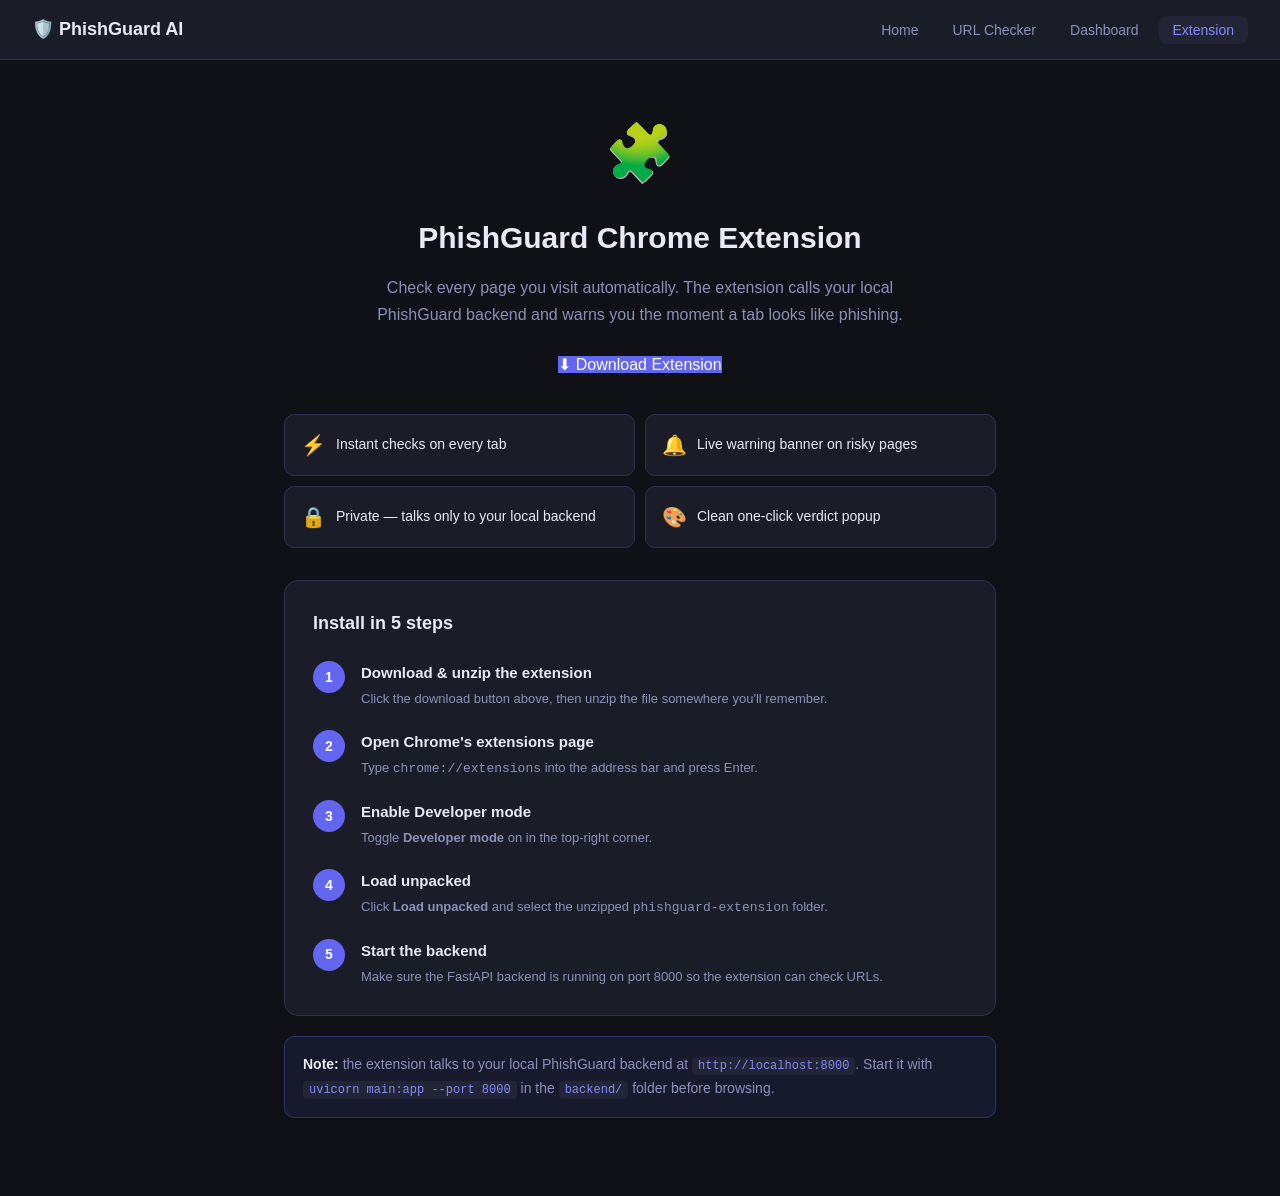
==== frontend/extension.html @ c5737d01 "Initial commit: PhishGuard AI — phishing URL detection system Calibrated XGBoost model (v3.5) + Fast" ====
<!DOCTYPE html>
<html lang="en">
<head>
  <meta charset="utf-8">
  <meta name="viewport" content="width=device-width, initial-scale=1">
  <title>Chrome Extension — PhishGuard AI</title>
  <link rel="stylesheet" href="css/styles.css">
</head>
<body class="page-extension">
  <nav class="navbar">
    <a class="navbar-logo" href="index.html">🛡️ PhishGuard AI</a>
    <ul class="navbar-links">
      <li><a class="navbar-link" href="index.html">Home</a></li>
      <li><a class="navbar-link" href="url-checker.html">URL Checker</a></li>
      <li><a class="navbar-link" href="dashboard.html">Dashboard</a></li>
      <li><a class="navbar-link active" href="extension.html">Extension</a></li>
    </ul>
  </nav>

  <main class="main">
    <section class="hero">
      <div class="extIcon">🧩</div>
      <h1>PhishGuard Chrome Extension</h1>
      <p>Check every page you visit automatically. The extension calls your local
         PhishGuard backend and warns you the moment a tab looks like phishing.</p>
      <div style="margin-top:24px">
        <a class="btn-primary" href="phishguard-extension.zip" download>⬇ Download Extension</a>
      </div>
    </section>

    <section class="featGrid">
      <div class="featCard"><span class="featIcon">⚡</span><span>Instant checks on every tab</span></div>
      <div class="featCard"><span class="featIcon">🔔</span><span>Live warning banner on risky pages</span></div>
      <div class="featCard"><span class="featIcon">🔒</span><span>Private — talks only to your local backend</span></div>
      <div class="featCard"><span class="featIcon">🎨</span><span>Clean one-click verdict popup</span></div>
    </section>

    <section class="stepsCard">
      <h2>Install in 5 steps</h2>
      <div class="steps">
        <div class="step">
          <div class="stepNum">1</div>
          <div>
            <div class="stepTitle">Download &amp; unzip the extension</div>
            <div class="stepDesc">Click the download button above, then unzip the file somewhere you'll remember.</div>
          </div>
        </div>
        <div class="step">
          <div class="stepNum">2</div>
          <div>
            <div class="stepTitle">Open Chrome's extensions page</div>
            <div class="stepDesc">Type <code>chrome://extensions</code> into the address bar and press Enter.</div>
          </div>
        </div>
        <div class="step">
          <div class="stepNum">3</div>
          <div>
            <div class="stepTitle">Enable Developer mode</div>
            <div class="stepDesc">Toggle <strong>Developer mode</strong> on in the top-right corner.</div>
          </div>
        </div>
        <div class="step">
          <div class="stepNum">4</div>
          <div>
            <div class="stepTitle">Load unpacked</div>
            <div class="stepDesc">Click <strong>Load unpacked</strong> and select the unzipped <code>phishguard-extension</code> folder.</div>
          </div>
        </div>
        <div class="step">
          <div class="stepNum">5</div>
          <div>
            <div class="stepTitle">Start the backend</div>
            <div class="stepDesc">Make sure the FastAPI backend is running on port 8000 so the extension can check URLs.</div>
          </div>
        </div>
      </div>
    </section>

    <div class="noteCard">
      <strong>Note:</strong> the extension talks to your local PhishGuard backend at
      <code>http://localhost:8000</code>. Start it with
      <code>uvicorn main:app --port 8000</code> in the <code>backend/</code> folder before browsing.
    </div>
  </main>
</body>
</html>
---- frontend/css/styles.css ----
/* ============================================================================
   PhishGuard AI — vanilla stylesheet
   Merged from the former Next.js globals.css + all CSS-module files.
   Page-specific rules are scoped by a <body> class (.page-home, .page-checker,
   .page-dashboard, .page-extension) so short class names like .main / .hero
   never collide. Shared components use unique prefixes (navbar-*, rc-*).
   ============================================================================ */

/* ---------- Base / reset ---------- */
*, *::before, *::after { box-sizing: border-box; margin: 0; padding: 0; }

/* Visually-hidden but screen-reader-available (accessible <label> text). */
.sr-only {
  position: absolute;
  width: 1px; height: 1px;
  padding: 0; margin: -1px;
  overflow: hidden;
  clip: rect(0, 0, 0, 0);
  white-space: nowrap;
  border: 0;
}

:root {
  --bg: #0f1117;
  --surface: #1a1d27;
  --surface2: #222535;
  --border: #2e3150;
  --text: #e8eaf6;
  --muted: #8b90b8;
  --accent: #6366f1;
  --accent-light: #818cf8;
  --danger: #ef4444;
  --warn: #f59e0b;
  --safe: #22c55e;
  --radius: 10px;
}

body {
  background: var(--bg);
  color: var(--text);
  font-family: -apple-system, BlinkMacSystemFont, "Segoe UI", sans-serif;
  font-size: 16px;
  line-height: 1.6;
}

a { color: var(--accent-light); text-decoration: none; }
a:hover { text-decoration: underline; }

input, textarea, select {
  background: var(--surface2);
  border: 1px solid var(--border);
  border-radius: var(--radius);
  color: var(--text);
  font-size: 15px;
  padding: 10px 14px;
  width: 100%;
  outline: none;
  transition: border-color 0.15s;
}
input:focus, textarea:focus { border-color: var(--accent); }

button {
  cursor: pointer;
  border: none;
  border-radius: var(--radius);
  font-size: 15px;
  font-weight: 600;
  padding: 10px 22px;
  transition: opacity 0.15s, transform 0.1s;
}
button:hover { opacity: 0.88; }
button:active { transform: scale(0.98); }
button:disabled { opacity: 0.45; cursor: not-allowed; }

.btn-primary   { background: var(--accent); color: #fff; }
.btn-secondary { background: var(--surface2); color: var(--text); border: 1px solid var(--border); }

.card {
  background: var(--surface);
  border: 1px solid var(--border);
  border-radius: 14px;
  padding: 24px;
}

.badge {
  display: inline-block;
  font-size: 12px;
  font-weight: 700;
  padding: 3px 10px;
  border-radius: 20px;
  letter-spacing: 0.04em;
}
.badge-phishing   { background: rgba(239,68,68,0.18);  color: #f87171; border: 1px solid rgba(239,68,68,0.35); }
.badge-suspicious { background: rgba(245,158,11,0.18); color: #fbbf24; border: 1px solid rgba(245,158,11,0.35); }
.badge-safe       { background: rgba(34,197,94,0.15);  color: #4ade80; border: 1px solid rgba(34,197,94,0.30); }

@keyframes fadeIn { from { opacity: 0; transform: translateY(8px); } to { opacity: 1; transform: translateY(0); } }

/* ---------- Navbar (all pages) ---------- */
.navbar {
  display: flex;
  align-items: center;
  justify-content: space-between;
  padding: 0 32px;
  height: 60px;
  background: var(--surface);
  border-bottom: 1px solid var(--border);
  position: sticky;
  top: 0;
  z-index: 100;
}
.navbar-logo { font-size: 18px; font-weight: 700; color: var(--text); text-decoration: none; }
.navbar-links { display: flex; list-style: none; gap: 6px; }
.navbar-link {
  color: var(--muted);
  font-size: 14px;
  font-weight: 500;
  padding: 6px 14px;
  border-radius: 8px;
  transition: background 0.15s, color 0.15s;
  text-decoration: none;
}
.navbar-link:hover  { background: var(--surface2); color: var(--text); text-decoration: none; }
.navbar-link.active { background: var(--surface2); color: var(--accent-light); }

/* ---------- Result card (URL checker) ---------- */
.rc-card {
  background: var(--surface);
  border: 1.5px solid;
  border-radius: 14px;
  padding: 24px;
  margin-top: 24px;
  animation: fadeIn 0.3s ease;
}
.rc-header { display: flex; align-items: flex-start; gap: 16px; margin-bottom: 16px; }
.rc-icon { font-size: 32px; line-height: 1; }
.rc-verdict { font-size: 22px; font-weight: 700; }
.rc-sub { color: var(--muted); font-size: 14px; margin-top: 2px; }
.rc-bar-track { height: 6px; background: var(--surface2); border-radius: 99px; overflow: hidden; margin-bottom: 20px; }
.rc-bar-fill { height: 100%; border-radius: 99px; transition: width 0.6s cubic-bezier(.4,0,.2,1); }
.rc-reasons { background: var(--surface2); border-radius: 10px; padding: 14px 16px; margin-bottom: 16px; }
.rc-reasons-title { font-size: 12px; font-weight: 600; color: var(--muted); text-transform: uppercase; letter-spacing: 0.05em; margin-bottom: 8px; }
.rc-reasons ul { list-style: none; display: flex; flex-direction: column; gap: 6px; }
.rc-reasons li { font-size: 14px; padding-left: 18px; position: relative; }
.rc-reasons li::before { content: "\2192"; position: absolute; left: 0; color: var(--muted); }
.rc-meta { display: flex; flex-direction: column; gap: 6px; }
.rc-meta-row { display: flex; justify-content: space-between; font-size: 13px; }
.rc-meta-key { color: var(--muted); text-transform: capitalize; }
.rc-meta-val { color: var(--text); font-weight: 500; }

/* ---------- Home ---------- */
.page-home .main { max-width: 1100px; margin: 0 auto; padding: 0 24px 80px; }
.page-home .hero { text-align: center; padding: 80px 0 48px; }
.page-home .heroBadge {
  display: inline-block;
  font-size: 12px; font-weight: 700; letter-spacing: 0.08em; text-transform: uppercase;
  background: rgba(99,102,241,0.18); color: var(--accent-light);
  border: 1px solid rgba(99,102,241,0.35); border-radius: 20px;
  padding: 4px 14px; margin-bottom: 20px;
}
.page-home .hero h1 { font-size: 52px; font-weight: 800; line-height: 1.15; letter-spacing: -0.02em; margin-bottom: 20px; }
.page-home .heroSub { font-size: 18px; color: var(--muted); max-width: 580px; margin: 0 auto 32px; line-height: 1.7; }
.page-home .heroCta { display: flex; gap: 12px; justify-content: center; flex-wrap: wrap; }
.page-home .statsBar {
  display: flex; justify-content: center; gap: 0;
  background: var(--surface); border: 1px solid var(--border); border-radius: 14px;
  margin: 0 0 72px; overflow: hidden;
}
.page-home .statItem { flex: 1; text-align: center; padding: 20px 16px; border-right: 1px solid var(--border); }
.page-home .statItem:last-child { border-right: none; }
.page-home .statVal { font-size: 20px; font-weight: 700; color: var(--accent-light); }
.page-home .statKey { font-size: 12px; color: var(--muted); margin-top: 2px; text-transform: uppercase; letter-spacing: 0.05em; }
.page-home .features h2, .page-home .arch h2 { font-size: 28px; font-weight: 700; margin-bottom: 28px; }
.page-home .featureGrid {
  display: grid; grid-template-columns: repeat(auto-fit, minmax(300px, 1fr));
  gap: 16px; margin-bottom: 72px;
}
.page-home .featureCard {
  background: var(--surface); border: 1px solid var(--border); border-radius: 14px;
  padding: 24px; transition: border-color 0.2s;
}
.page-home .featureCard:hover { border-color: var(--accent); }
.page-home .featureIcon { font-size: 28px; margin-bottom: 12px; }
.page-home .featureCard h3 { font-size: 16px; font-weight: 700; margin-bottom: 8px; }
.page-home .featureCard p  { font-size: 14px; color: var(--muted); line-height: 1.6; }
.page-home .arch { max-width: 480px; margin: 0 auto; text-align: center; }
.page-home .archFlow { display: flex; flex-direction: column; align-items: center; gap: 0; }
.page-home .archItem { display: flex; flex-direction: column; align-items: center; }
.page-home .archBox {
  background: var(--surface); border: 1px solid var(--border); border-radius: 10px;
  padding: 12px 24px; font-size: 14px; font-weight: 500; width: 100%;
}
.page-home .archArrow { font-size: 20px; color: var(--muted); line-height: 1.6; }

/* ---------- URL checker ---------- */
.page-checker .main { max-width: 760px; margin: 0 auto; padding: 48px 24px 80px; }
.page-checker .header { margin-bottom: 32px; }
.page-checker .header h1 { font-size: 32px; font-weight: 800; margin-bottom: 8px; }
.page-checker .header p  { font-size: 16px; color: var(--muted); }
.page-checker .inputRow { display: flex; gap: 10px; margin-bottom: 14px; }
.page-checker .inputRow input { flex: 1; }
.page-checker .examples { display: flex; flex-wrap: wrap; gap: 8px; margin-bottom: 28px; align-items: center; }
.page-checker .examplesLabel { font-size: 13px; color: var(--muted); }
.page-checker .exBtn {
  font-size: 12px; padding: 5px 12px;
  background: var(--surface2); border: 1px solid var(--border);
  color: var(--muted); border-radius: 6px; cursor: pointer;
}
.page-checker .exBtn:hover { color: var(--text); border-color: var(--accent); }
.page-checker .error {
  background: rgba(239,68,68,0.12); border: 1px solid rgba(239,68,68,0.3);
  color: #f87171; border-radius: 10px; padding: 12px 16px; margin: 12px 0; font-size: 14px;
}
.page-checker .howItWorks { margin-top: 48px; }
.page-checker .howItWorks h2 { font-size: 20px; font-weight: 700; margin-bottom: 20px; }
.page-checker .steps { display: flex; flex-direction: column; gap: 12px; }
.page-checker .step { background: var(--surface); border: 1px solid var(--border); border-radius: 10px; padding: 16px; }
.page-checker .stepTitle { font-size: 14px; font-weight: 700; margin-bottom: 4px; }
.page-checker .stepDesc  { font-size: 13px; color: var(--muted); line-height: 1.6; }

/* ---------- Dashboard ---------- */
.page-dashboard .main { max-width: 1100px; margin: 0 auto; padding: 40px 24px 80px; }
.page-dashboard .topBar { display: flex; justify-content: space-between; align-items: center; margin-bottom: 28px; }
.page-dashboard .topBar h1 { font-size: 28px; font-weight: 800; }
.page-dashboard .loading, .page-dashboard .error {
  max-width: 600px; margin: 80px auto; text-align: center; font-size: 16px; color: var(--muted); padding: 24px;
}
.page-dashboard .error { color: #f87171; }
.page-dashboard .kpiGrid {
  display: grid; grid-template-columns: repeat(auto-fit, minmax(180px, 1fr)); gap: 12px; margin-bottom: 24px;
}
.page-dashboard .statCard { background: var(--surface); border: 1px solid var(--border); border-radius: 14px; padding: 20px 18px; }
.page-dashboard .statVal   { font-size: 28px; font-weight: 800; line-height: 1; }
.page-dashboard .statLabel { font-size: 13px; color: var(--muted); margin-top: 6px; font-weight: 500; }
.page-dashboard .statSub   { font-size: 12px; color: var(--muted); margin-top: 2px; }
.page-dashboard .chartCard { background: var(--surface); border: 1px solid var(--border); border-radius: 14px; padding: 24px; margin-bottom: 24px; }
.page-dashboard .chartTitle { font-size: 15px; font-weight: 700; margin-bottom: 20px; }
.page-dashboard .chart { display: flex; align-items: flex-end; gap: 8px; height: 140px; padding-bottom: 28px; position: relative; }
.page-dashboard .bar { display: flex; flex-direction: column; align-items: center; flex: 1; height: 100%; }
.page-dashboard .barWrap { flex: 1; width: 100%; display: flex; align-items: flex-end; position: relative; }
.page-dashboard .barTotal { width: 100%; background: var(--accent); border-radius: 4px 4px 0 0; opacity: 0.4; transition: height 0.4s ease; }
.page-dashboard .barPhishing { position: absolute; bottom: 0; width: 100%; background: #ef4444; border-radius: 4px 4px 0 0; transition: height 0.4s ease; }
.page-dashboard .barLabel { font-size: 11px; color: var(--muted); margin-top: 6px; }
.page-dashboard .chartLegend { display: flex; gap: 16px; font-size: 12px; color: var(--muted); margin-top: 12px; align-items: center; }
.page-dashboard .noData { color: var(--muted); font-size: 14px; padding: 24px 0; text-align: center; }
.page-dashboard .tableCard { background: var(--surface); border: 1px solid var(--border); border-radius: 14px; padding: 24px; margin-bottom: 24px; overflow: hidden; }
.page-dashboard .tableTitle { font-size: 15px; font-weight: 700; margin-bottom: 16px; }
.page-dashboard .tableWrap { overflow-x: auto; }
.page-dashboard .table { width: 100%; border-collapse: collapse; font-size: 13px; }
.page-dashboard .table th {
  text-align: left; padding: 8px 12px; font-size: 11px; font-weight: 600; text-transform: uppercase;
  letter-spacing: 0.06em; color: var(--muted); border-bottom: 1px solid var(--border);
}
.page-dashboard .table td { padding: 10px 12px; border-bottom: 1px solid var(--border); vertical-align: middle; }
.page-dashboard .table tr:last-child td { border-bottom: none; }
.page-dashboard .table tr:hover td { background: var(--surface2); }
.page-dashboard .tdMuted   { color: var(--muted); font-family: monospace; font-size: 12px; }
.page-dashboard .tdContent { color: var(--text); max-width: 340px; word-break: break-all; }
.page-dashboard .tdScore   { font-weight: 700; text-align: right; }
.page-dashboard .typeBadge {
  font-size: 10px; font-weight: 700; padding: 2px 7px;
  background: var(--surface2); border: 1px solid var(--border);
  border-radius: 4px; color: var(--muted); letter-spacing: 0.06em;
}
.page-dashboard .exportHint {
  font-size: 13px; color: var(--muted); background: var(--surface); border: 1px solid var(--border);
  border-radius: 10px; padding: 14px 18px; margin-top: 8px;
}
.page-dashboard .exportHint code {
  background: var(--surface2); padding: 2px 7px; border-radius: 5px;
  font-family: monospace; font-size: 12px; color: var(--accent-light);
}

/* ---------- Extension ---------- */
.page-extension .main { max-width: 760px; margin: 0 auto; padding: 48px 24px 80px; }
.page-extension .hero { text-align: center; margin-bottom: 36px; }
.page-extension .extIcon { font-size: 56px; margin-bottom: 16px; }
.page-extension .hero h1 { font-size: 30px; font-weight: 800; margin-bottom: 12px; }
.page-extension .hero p  { font-size: 16px; color: var(--muted); line-height: 1.7; max-width: 560px; margin: 0 auto; }
.page-extension .featGrid { display: grid; grid-template-columns: 1fr 1fr; gap: 10px; margin-bottom: 32px; }
.page-extension .featCard {
  display: flex; align-items: center; gap: 10px;
  background: var(--surface); border: 1px solid var(--border); border-radius: 10px;
  padding: 14px 16px; font-size: 14px;
}
.page-extension .featIcon { font-size: 20px; }
.page-extension .stepsCard { background: var(--surface); border: 1px solid var(--border); border-radius: 14px; padding: 28px; margin-bottom: 20px; }
.page-extension .stepsCard h2 { font-size: 18px; font-weight: 700; margin-bottom: 24px; }
.page-extension .steps { display: flex; flex-direction: column; gap: 20px; }
.page-extension .step  { display: flex; gap: 16px; align-items: flex-start; }
.page-extension .stepNum {
  width: 32px; height: 32px; border-radius: 50%; flex-shrink: 0;
  background: var(--accent); color: #fff;
  display: flex; align-items: center; justify-content: center; font-size: 14px; font-weight: 700;
}
.page-extension .stepTitle { font-size: 15px; font-weight: 700; margin-bottom: 4px; }
.page-extension .stepDesc  { font-size: 13px; color: var(--muted); line-height: 1.6; }
.page-extension .noteCard {
  background: rgba(99,102,241,0.1); border: 1px solid rgba(99,102,241,0.3);
  border-radius: 10px; padding: 16px 18px; font-size: 14px; color: var(--muted); line-height: 1.7;
}
.page-extension .noteCard strong { color: var(--text); }
.page-extension .noteCard code {
  background: var(--surface2); padding: 2px 6px; border-radius: 4px;
  font-family: monospace; font-size: 12px; color: var(--accent-light);
}
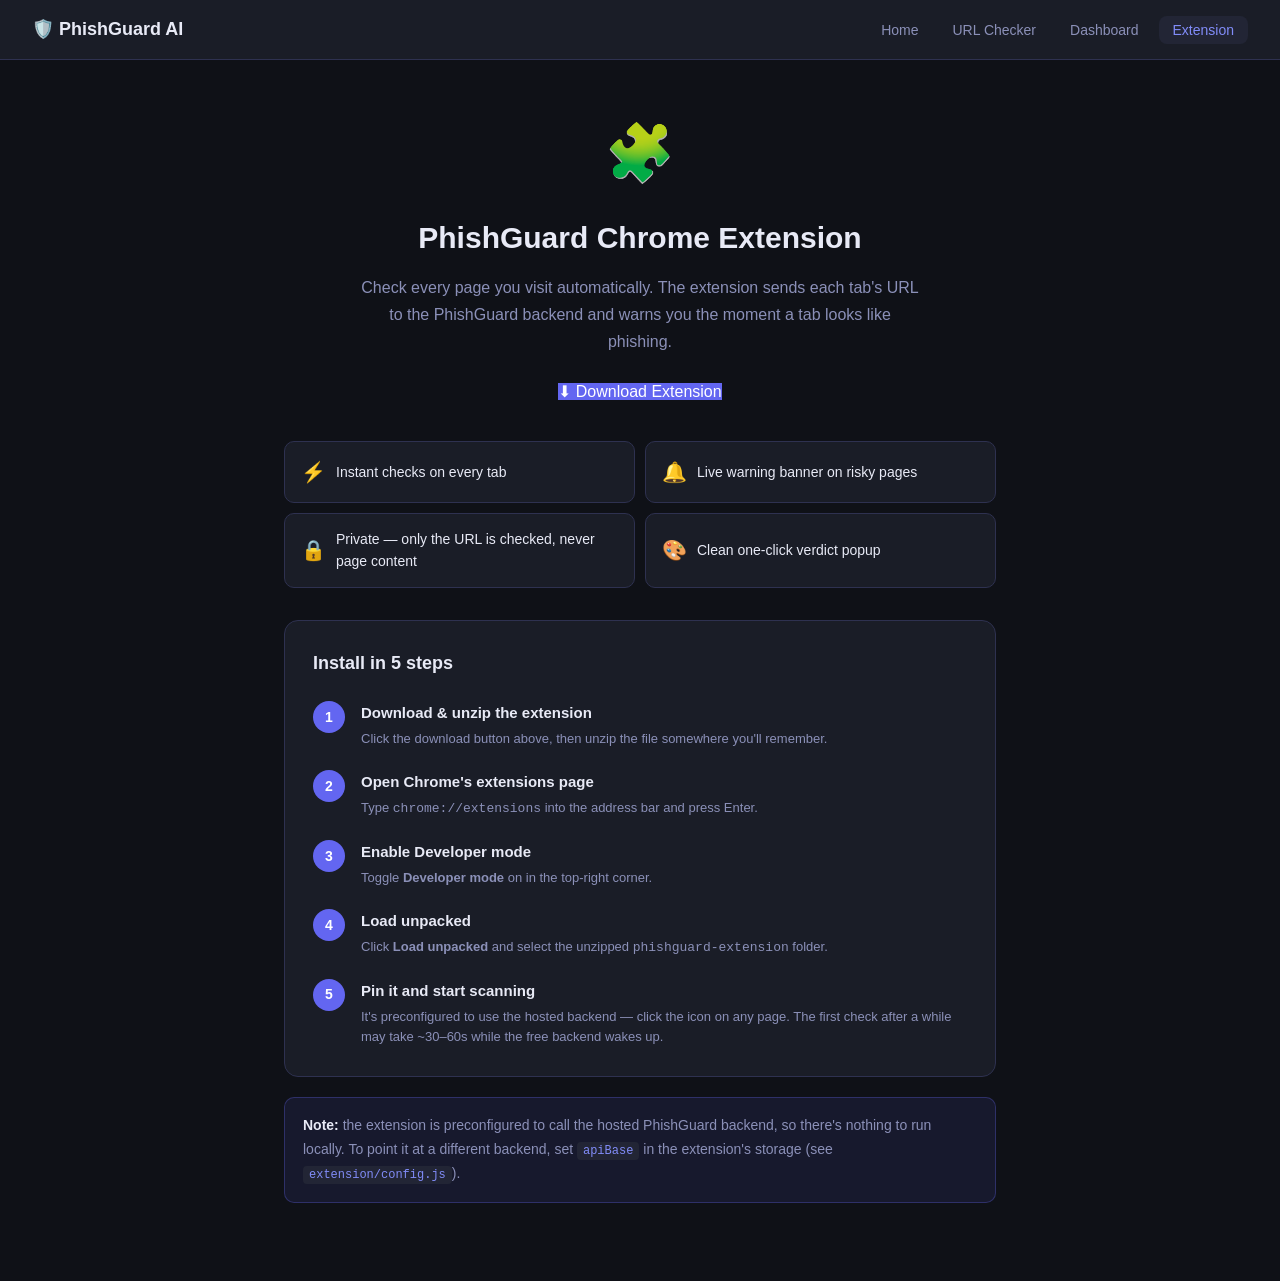
==== commit 6a9ddebb: "Ship downloadable extension zip + fix stale extension page copy Add frontend/phishguard-extension.zi" ====
--- a/frontend/extension.html
+++ b/frontend/extension.html
@@ -21,8 +21,8 @@
     <section class="hero">
       <div class="extIcon">🧩</div>
       <h1>PhishGuard Chrome Extension</h1>
-      <p>Check every page you visit automatically. The extension calls your local
-         PhishGuard backend and warns you the moment a tab looks like phishing.</p>
+      <p>Check every page you visit automatically. The extension sends each tab's URL
+         to the PhishGuard backend and warns you the moment a tab looks like phishing.</p>
       <div style="margin-top:24px">
         <a class="btn-primary" href="phishguard-extension.zip" download>⬇ Download Extension</a>
       </div>
@@ -31,7 +31,7 @@
     <section class="featGrid">
       <div class="featCard"><span class="featIcon">⚡</span><span>Instant checks on every tab</span></div>
       <div class="featCard"><span class="featIcon">🔔</span><span>Live warning banner on risky pages</span></div>
-      <div class="featCard"><span class="featIcon">🔒</span><span>Private — talks only to your local backend</span></div>
+      <div class="featCard"><span class="featIcon">🔒</span><span>Private — only the URL is checked, never page content</span></div>
       <div class="featCard"><span class="featIcon">🎨</span><span>Clean one-click verdict popup</span></div>
     </section>
 
@@ -69,17 +69,17 @@
         <div class="step">
           <div class="stepNum">5</div>
           <div>
-            <div class="stepTitle">Start the backend</div>
-            <div class="stepDesc">Make sure the FastAPI backend is running on port 8000 so the extension can check URLs.</div>
+            <div class="stepTitle">Pin it and start scanning</div>
+            <div class="stepDesc">It's preconfigured to use the hosted backend — click the icon on any page. The first check after a while may take ~30–60s while the free backend wakes up.</div>
           </div>
         </div>
       </div>
     </section>
 
     <div class="noteCard">
-      <strong>Note:</strong> the extension talks to your local PhishGuard backend at
-      <code>http://localhost:8000</code>. Start it with
-      <code>uvicorn main:app --port 8000</code> in the <code>backend/</code> folder before browsing.
+      <strong>Note:</strong> the extension is preconfigured to call the hosted PhishGuard
+      backend, so there's nothing to run locally. To point it at a different backend, set
+      <code>apiBase</code> in the extension's storage (see <code>extension/config.js</code>).
     </div>
   </main>
 </body>
